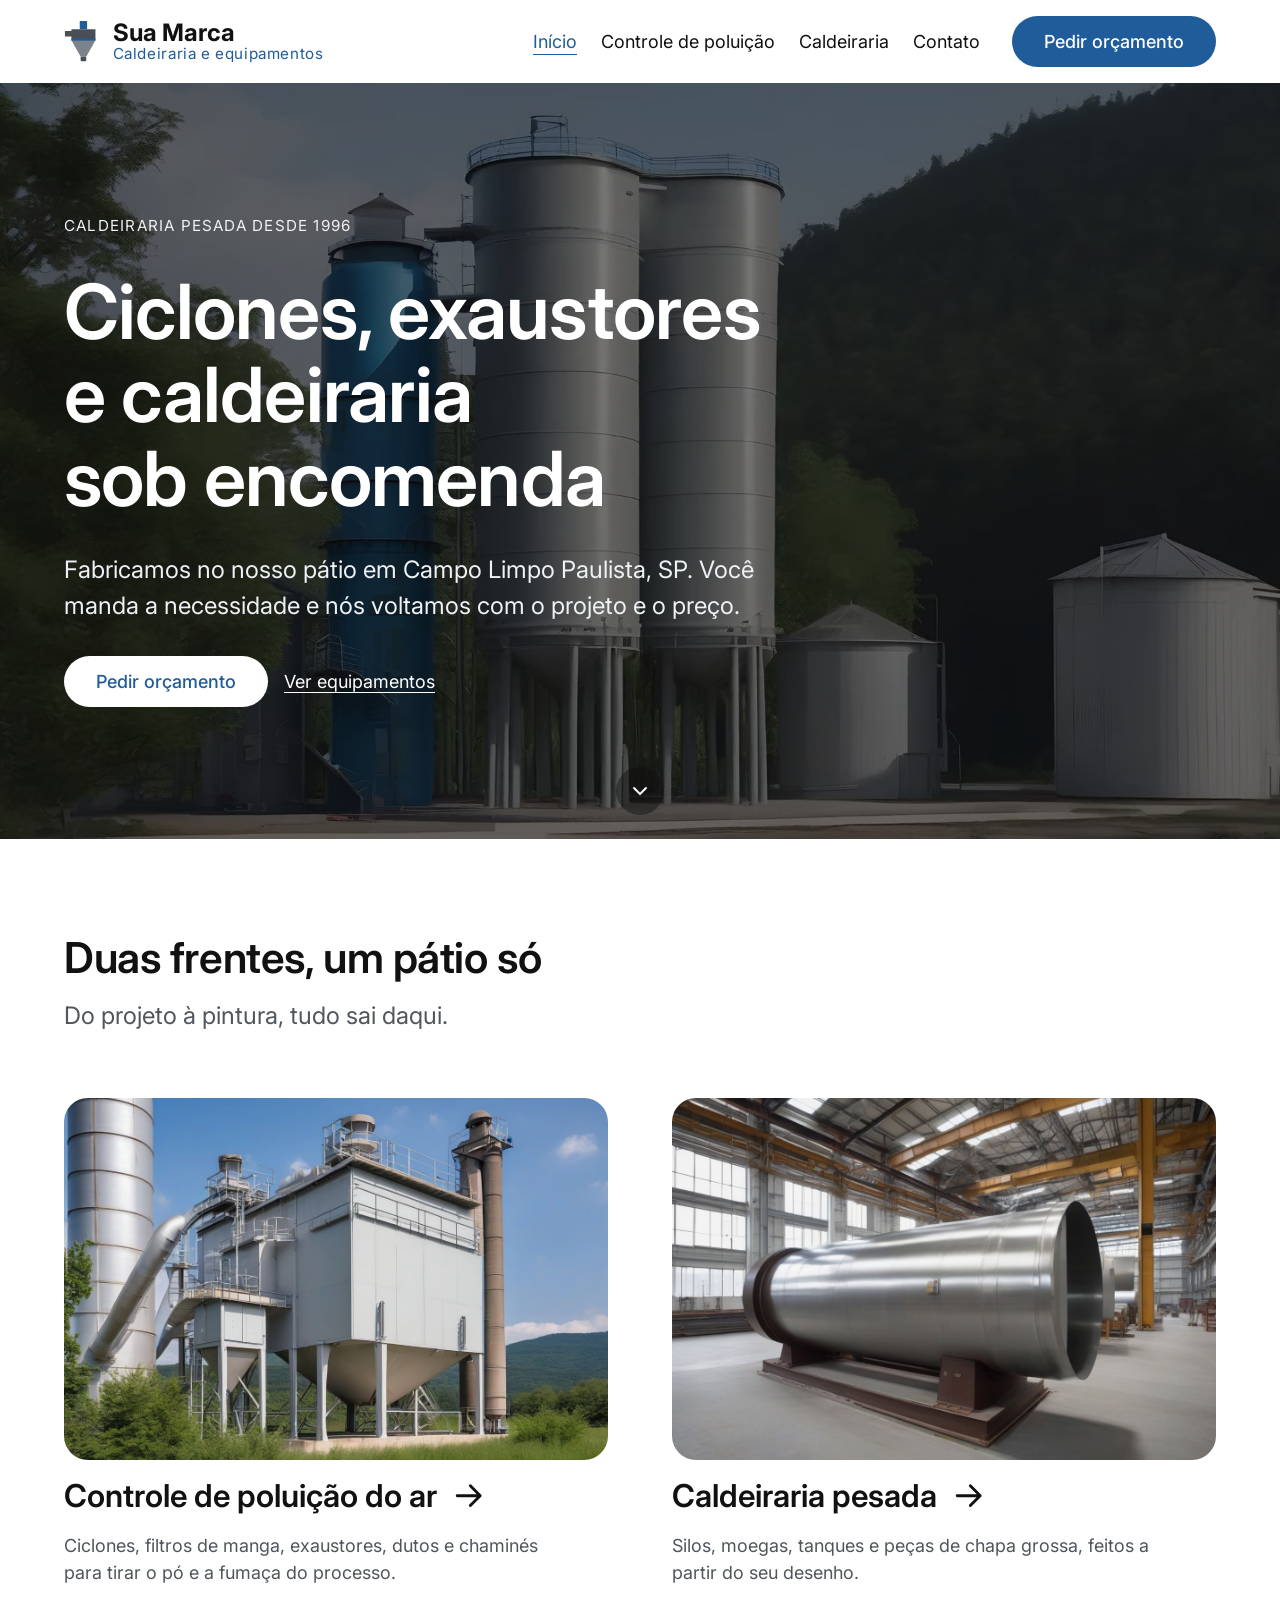
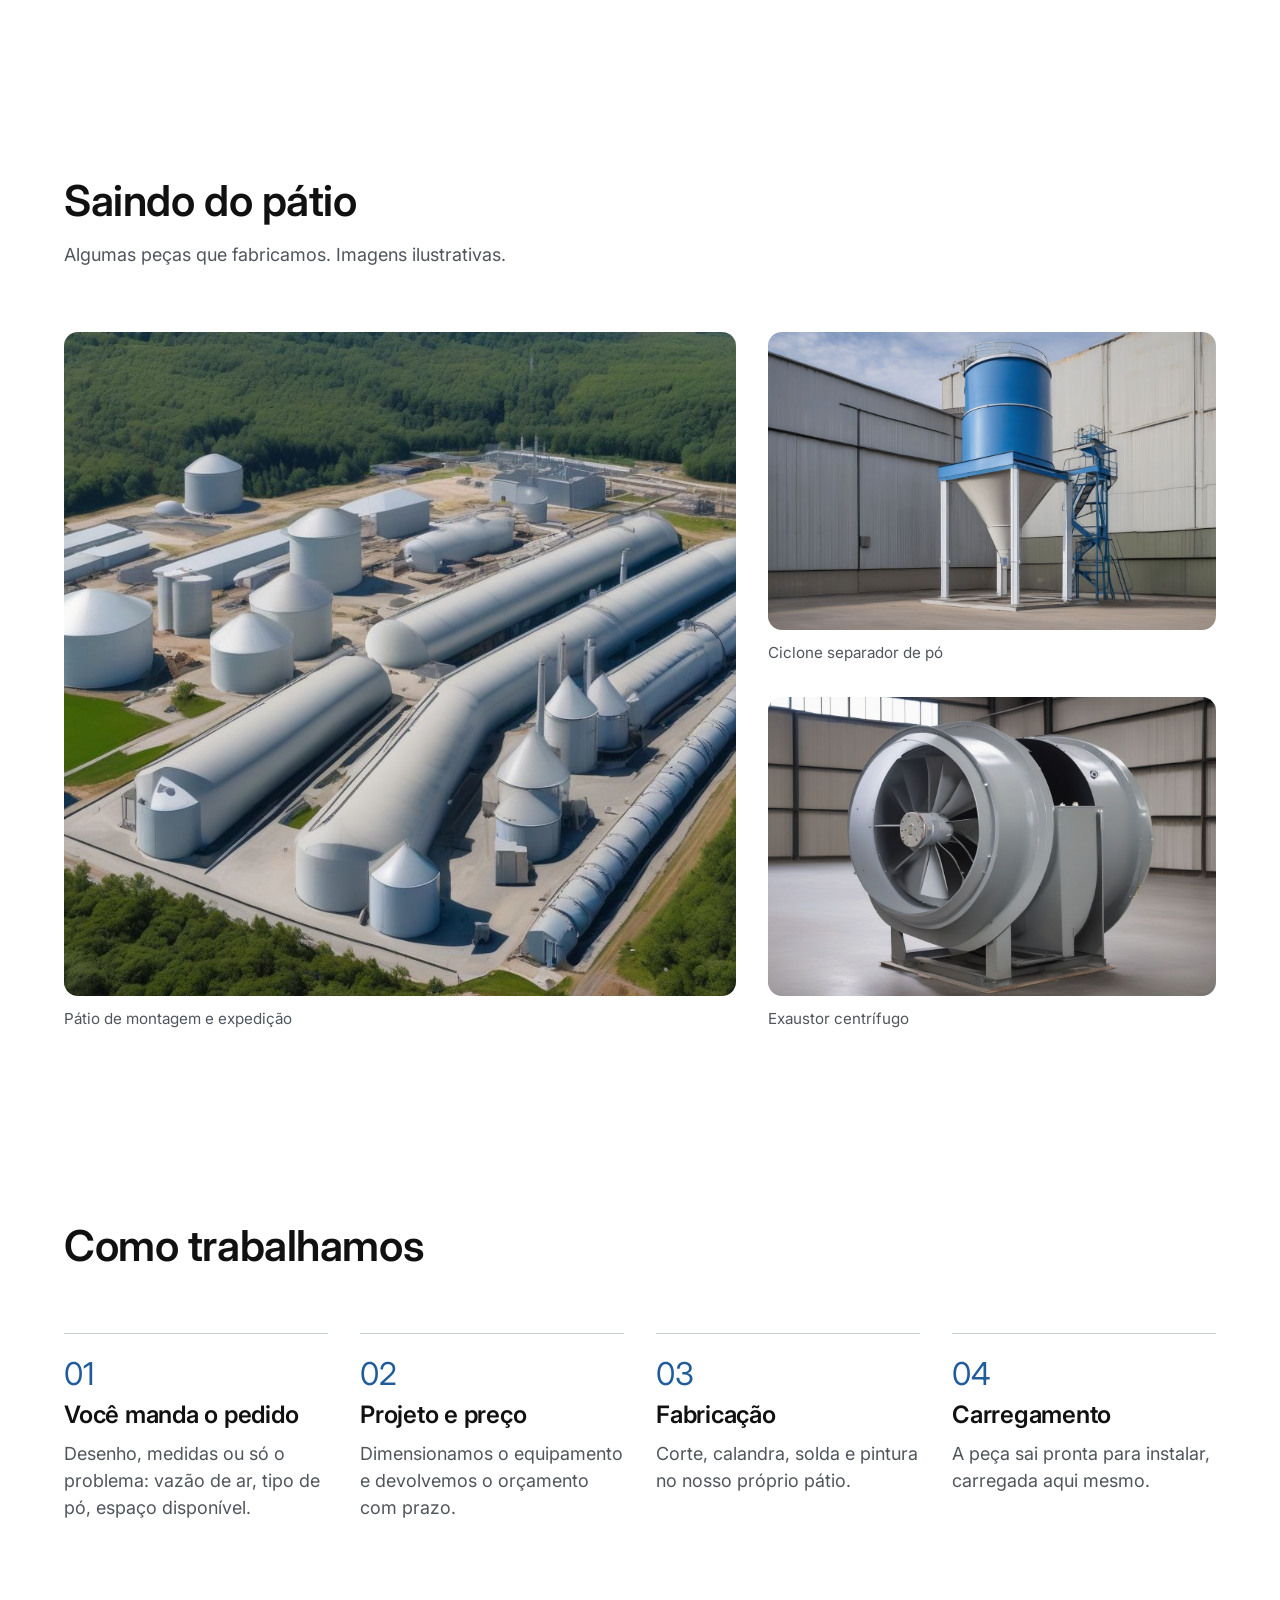
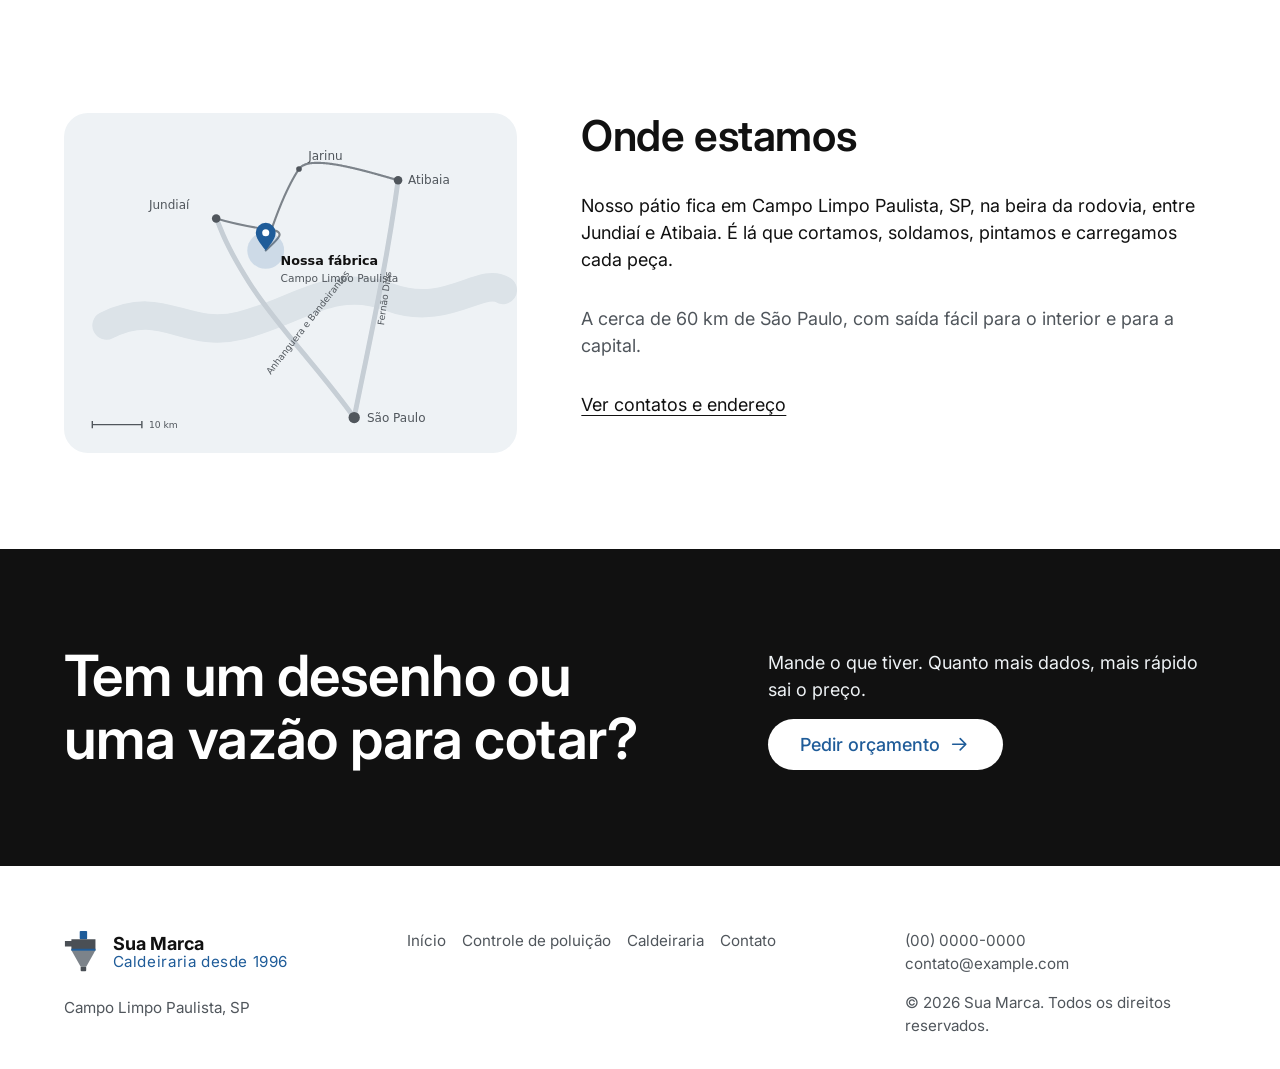
==== index.html @ fb4e9d8f "Site novo: quatro páginas, vídeo do topo, ciclone em 3D e pedido de orçamento" ====
<!doctype html>
<html lang="pt-BR">
<head>
<meta charset="utf-8">
<meta name="viewport" content="width=device-width, initial-scale=1">
<title>Sua Marca: ciclones, exaustores e caldeiraria pesada em Campo Limpo Paulista, SP</title>
<meta name="description" content="Fabricamos ciclones, filtros de manga, exaustores, dutos, silos e tanques sob encomenda em Campo Limpo Paulista, SP, desde 1996. Peça um orçamento.">
<link rel="canonical" href="https://lugusofficial.github.io/caldeiraria-campo-limpo-paulista/">
<meta property="og:type" content="website">
<meta property="og:site_name" content="Sua Marca">
<meta property="og:title" content="Sua Marca: ciclones, exaustores e caldeiraria pesada em Campo Limpo Paulista, SP">
<meta property="og:description" content="Fabricamos ciclones, filtros de manga, exaustores, dutos, silos e tanques sob encomenda em Campo Limpo Paulista, SP, desde 1996. Peça um orçamento.">
<meta property="og:url" content="https://lugusofficial.github.io/caldeiraria-campo-limpo-paulista/">
<meta property="og:image" content="https://lugusofficial.github.io/caldeiraria-campo-limpo-paulista/assets/og-image.jpg">
<meta name="twitter:card" content="summary_large_image">
<meta name="theme-color" content="#FFFFFF">
<link rel="icon" href="assets/favicon.svg" type="image/svg+xml">
<link rel="preconnect" href="https://fonts.googleapis.com">
<link rel="preconnect" href="https://fonts.gstatic.com" crossorigin>
<link rel="stylesheet" href="https://fonts.googleapis.com/css2?family=Inter:wght@400;500;600;700&display=swap">
<link rel="stylesheet" href="css/tokens.css">
<link rel="stylesheet" href="css/base.css">
<link rel="stylesheet" href="css/site.css">
<script type="application/ld+json">{"@context": "https://schema.org", "@type": "LocalBusiness", "name": "Sua Marca", "description": "Caldeiraria pesada e equipamentos de controle de poluição do ar: ciclones, filtros de manga, exaustores, dutos, chaminés, silos, moegas e tanques.", "url": "https://lugusofficial.github.io/caldeiraria-campo-limpo-paulista/", "telephone": "+0000000000", "email": "contato@example.com", "foundingDate": "1996", "image": "https://lugusofficial.github.io/caldeiraria-campo-limpo-paulista/assets/og-image.jpg", "logo": "https://lugusofficial.github.io/caldeiraria-campo-limpo-paulista/assets/logo-simbolo.svg", "address": {"@type": "PostalAddress", "addressLocality": "Campo Limpo Paulista", "addressRegion": "SP", "addressCountry": "BR"}, "knowsAbout": ["Caldeiraria pesada", "Ciclones", "Filtros de manga", "Exaustores industriais", "Dutos e chaminés", "Silos", "Moegas", "Tanques"]}</script>
<script src="js/main.js" defer></script>
<script src="js/hero.js" defer></script>
</head>
<body>
<a class="skip-link" href="#main">Pular para o conteúdo</a>
<svg hidden aria-hidden="true"><symbol id="icon-menu" viewBox="0 0 24 24"><path d="M4 7h16M4 12h16M4 17h16"/></symbol><symbol id="icon-close" viewBox="0 0 24 24"><path d="M6 6l12 12M18 6L6 18"/></symbol><symbol id="icon-phone" viewBox="0 0 24 24"><path d="M5 4h4l2 5-2.5 1.5a11 11 0 0 0 5 5L15 13l5 2v4a2 2 0 0 1-2 2A16 16 0 0 1 3 6a2 2 0 0 1 2-2"/></symbol><symbol id="icon-map" viewBox="0 0 24 24"><path d="M12 21s-6-5.5-6-11a6 6 0 0 1 12 0c0 5.5-6 11-6 11z"/><circle cx="12" cy="10" r="2"/></symbol><symbol id="icon-mail" viewBox="0 0 24 24"><rect x="3" y="5" width="18" height="14" rx="3"/><path d="m3 7 9 6 9-6"/></symbol><symbol id="icon-arrow" viewBox="0 0 24 24"><path d="M5 12h14M13 6l6 6-6 6"/></symbol></svg>
<header class="site-header">
  <div class="container site-header__inner">
    <a class="brand" href="index.html"><img class="brand__simbolo" src="assets/logo-simbolo.svg" width="40" height="48" alt=""><span class="brand__nome">Sua Marca<span class="brand__sub">Caldeiraria e equipamentos</span></span></a>
    <button class="nav-toggle" type="button" aria-expanded="false" aria-controls="site-nav">
      <svg class="icon icon--menu" aria-hidden="true" focusable="false"><use href="#icon-menu"></use></svg><svg class="icon icon--close" aria-hidden="true" focusable="false" hidden><use href="#icon-close"></use></svg>
      <span class="visually-hidden">Menu</span>
    </button>
    <nav id="site-nav" class="site-nav" aria-label="Principal" data-open="false">
      <ul><li><a href="index.html" aria-current="page">Início</a></li><li><a href="controle-de-poluicao.html">Controle de poluição</a></li><li><a href="caldeiraria.html">Caldeiraria</a></li><li><a href="contato.html">Contato</a></li></ul>
      <a class="btn btn--primary" href="contato.html">Pedir orçamento</a>
    </nav>
  </div>
</header>
<main id="main">
  <section class="hero hero--video" id="top" aria-labelledby="hero-title">
    <!-- Video do patio, do galpao e de um detalhe de solda, gerado localmente (montar_video.py,
         takes do video-worker). Toca mudo, sozinho e em loop, sem botao. -->
    <video class="hero__video" autoplay muted loop playsinline preload="auto" poster="assets/hero.jpg" aria-hidden="true" data-fallback="assets/hero.webp">
      <source src="assets/hero.webm" type="video/webm">
      <source src="assets/hero.mp4" type="video/mp4">
    </video>
    <div class="hero__veu" aria-hidden="true"></div>
    <div class="hero__grid">
      <div class="hero__text stack--lg">
        <p class="label">Caldeiraria pesada desde 1996</p>
        <h1 id="hero-title">Ciclones, exaustores e caldeiraria sob encomenda</h1>
        <p class="lead">Fabricamos no nosso pátio em Campo Limpo Paulista, SP. Você manda a necessidade e nós voltamos com o projeto e o preço.</p>
        <p class="cluster"><a class="btn btn--primary" href="contato.html">Pedir orçamento</a> <a class="btn--link" href="controle-de-poluicao.html">Ver equipamentos</a></p>
      </div>
    </div>
    <a class="hero__seta" href="#linhas"><span class="visually-hidden">Ver mais abaixo</span><svg aria-hidden="true" viewBox="0 0 24 24"><path d="M6 9l6 6 6-6"/></svg></a>
  </section>
  <section class="section section--services" id="linhas" aria-labelledby="linhas-title" data-layout="services-open-columns">
    <div class="container stack--xl">
      <div class="linhas__intro stack reveal">
        <h2 id="linhas-title">Duas frentes, um pátio só</h2>
        <p class="lead">Do projeto à pintura, tudo sai daqui.</p>
      </div>
      <ul class="linhas">
        <li class="linha reveal">
          <a class="linha__link" href="controle-de-poluicao.html">
            <img src="assets/filtro-manga.jpg" alt="Filtro de manga cinza com moegas embaixo, dutos e chaminé, em meio à mata" width="1216" height="832" loading="lazy" decoding="async">
            <span class="linha__nome">Controle de poluição do ar <svg class="icon" aria-hidden="true" focusable="false"><use href="#icon-arrow"></use></svg></span>
          </a>
          <p>Ciclones, filtros de manga, exaustores, dutos e chaminés para tirar o pó e a fumaça do processo.</p>
        </li>
        <li class="linha reveal">
          <a class="linha__link" href="caldeiraria.html">
            <img src="assets/galpao.jpg" alt="Galpão de caldeiraria com um grande cilindro de chapa calandrada sobre apoios" width="1216" height="832" loading="lazy" decoding="async">
            <span class="linha__nome">Caldeiraria pesada <svg class="icon" aria-hidden="true" focusable="false"><use href="#icon-arrow"></use></svg></span>
          </a>
          <p>Silos, moegas, tanques e peças de chapa grossa, feitos a partir do seu desenho.</p>
        </li>
      </ul>
    </div>
  </section>
  <section class="section galeria" id="galeria" aria-labelledby="galeria-title">
    <div class="container stack--xl">
      <div class="stack reveal">
        <h2 id="galeria-title">Saindo do pátio</h2>
        <p class="muted">Algumas peças que fabricamos. Imagens ilustrativas.</p>
      </div>
      <div class="galeria__grid">
        <figure class="galeria__item galeria__item--grande reveal"><img src="assets/patio.jpg" alt="Vista do alto de um pátio industrial com silos, dutos e tanques prontos, cercado de mata" width="1216" height="832" loading="lazy" decoding="async"><figcaption>Pátio de montagem e expedição</figcaption></figure>
        <figure class="galeria__item reveal"><img src="assets/ciclone.jpg" alt="Ciclone azul com fundo em cone sobre estrutura de aço e escada, ao lado de um galpão" width="1216" height="832" loading="lazy" decoding="async"><figcaption>Ciclone separador de pó</figcaption></figure>
        <figure class="galeria__item reveal"><img src="assets/exaustor.jpg" alt="Exaustor industrial cinza com o rotor aparente, sobre base de aço num galpão" width="1216" height="832" loading="lazy" decoding="async"><figcaption>Exaustor centrífugo</figcaption></figure>
      </div>
    </div>
  </section>
  <section class="section processo" id="como-trabalhamos" aria-labelledby="processo-title">
    <div class="container stack--xl">
      <h2 id="processo-title" class="reveal">Como trabalhamos</h2>
      <ol class="passos">
        <li class="passo reveal"><span class="numeral">01</span><h3>Você manda o pedido</h3><p>Desenho, medidas ou só o problema: vazão de ar, tipo de pó, espaço disponível.</p></li>
        <li class="passo reveal"><span class="numeral">02</span><h3>Projeto e preço</h3><p>Dimensionamos o equipamento e devolvemos o orçamento com prazo.</p></li>
        <li class="passo reveal"><span class="numeral">03</span><h3>Fabricação</h3><p>Corte, calandra, solda e pintura no nosso próprio pátio.</p></li>
        <li class="passo reveal"><span class="numeral">04</span><h3>Carregamento</h3><p>A peça sai pronta para instalar, carregada aqui mesmo.</p></li>
      </ol>
    </div>
  </section>
  <section class="section section--location" id="onde-estamos" aria-labelledby="onde-estamos-title" data-layout="location-split-map">
    <div class="container split split--wide-media">
      <figure class="mapa reveal">
        <img src="assets/mapa.svg" width="640" height="480" loading="lazy" alt="Mapa da região: a fábrica em Campo Limpo Paulista, SP, entre Jundiaí e Atibaia, a cerca de 60 km de São Paulo">
      </figure>
      <div class="stack--lg reveal">
        <h2 id="onde-estamos-title">Onde estamos</h2>
        <p>Nosso pátio fica em Campo Limpo Paulista, SP, na beira da rodovia, entre Jundiaí e Atibaia. É lá que cortamos, soldamos, pintamos e carregamos cada peça.</p>
        <p class="muted">A cerca de 60 km de São Paulo, com saída fácil para o interior e para a capital.</p>
        <p><a class="btn--link" href="contato.html">Ver contatos e endereço</a></p>
      </div>
    </div>
  </section>
  <section class="section chamada" aria-labelledby="chamada-title">
    <div class="container chamada__grid reveal">
      <h2 id="chamada-title">Tem um desenho ou uma vazão para cotar?</h2>
      <div class="stack">
        <p>Mande o que tiver. Quanto mais dados, mais rápido sai o preço.</p>
        <p><a class="btn btn--primary" href="contato.html">Pedir orçamento <svg class="icon" aria-hidden="true" focusable="false"><use href="#icon-arrow"></use></svg></a></p>
      </div>
    </div>
  </section>
</main>
<footer class="site-footer">
  <div class="container rodape">
    <div class="stack">
      <p class="brand"><img class="brand__simbolo" src="assets/logo-simbolo.svg" width="40" height="48" alt=""><span class="brand__nome">Sua Marca<span class="brand__sub">Caldeiraria desde 1996</span></span></p>
      <p>Campo Limpo Paulista, SP</p>
    </div>
    <nav aria-label="Rodapé"><ul><li><a href="index.html" aria-current="page">Início</a></li><li><a href="controle-de-poluicao.html">Controle de poluição</a></li><li><a href="caldeiraria.html">Caldeiraria</a></li><li><a href="contato.html">Contato</a></li></ul></nav>
    <div class="stack">
      <p><a href="tel:+0000000000">(00) 0000-0000</a><br><a href="mailto:contato@example.com">contato@example.com</a></p>
      <p>© <span data-year>2026</span> Sua Marca. Todos os direitos reservados.</p>
    </div>
  </div>
</footer>
</body>
</html>
---- css/tokens.css ----
/* Generated by scaffold.py from DESIGN.md. Edit DESIGN.md and rerun rather than editing here. */
:root {
  color-scheme: light;
  --color-bg: #FFFFFF;
  --color-surface: #EEF2F5;
  --color-text: #111111;
  --color-muted: #50565C;
  --color-accent: #1F5C99;
  --color-on-accent: #FFFFFF;
  --color-rule: #C6CED5;
  --color-focus: #1F5C99;

  --font-display: "Inter", system-ui, -apple-system, 'Segoe UI', Roboto, Arial, sans-serif;
  --font-body: "Inter", system-ui, -apple-system, 'Segoe UI', Roboto, Arial, sans-serif;
  --weight-display: 600;
  --weight-display-strong: 700;
  --weight-body: 400;
  --weight-body-medium: 500;

  /* Fluid type scale, ratio about 1.2 at 20rem viewport growing to 1.33 at 80rem. */
  --step--1: clamp(0.875rem, 0.85rem + 0.15vw, 0.95rem);
  --step-0: clamp(1rem, 0.95rem + 0.3vw, 1.125rem);
  --step-1: clamp(1.2rem, 1.1rem + 0.5vw, 1.5rem);
  --step-2: clamp(1.44rem, 1.25rem + 0.9vw, 2rem);
  --step-3: clamp(1.75rem, 1.4rem + 1.6vw, 2.66rem);
  --step-4: clamp(2.1rem, 1.5rem + 2.8vw, 3.55rem);
  --step-5: clamp(2.5rem, 1.6rem + 4.5vw, 4.75rem);

  --leading-body: 1.5;
  --leading-tight: 1.1;
  --measure: 65ch;

  --space-1: 0.25rem;
  --space-2: 0.5rem;
  --space-3: 0.75rem;
  --space-4: 1rem;
  --space-5: 1.5rem;
  --space-6: 2rem;
  --space-7: 3rem;
  --space-8: 4rem;
  --space-9: 6rem;
  --section-gap: clamp(4rem, 8vw, 6rem);

  --radius-sm: 6px;
  --radius-md: 14px;
  --radius-lg: 24px;
  --radius-pill: 999px;

  --container: 72rem;
  --gutter: clamp(1rem, 4vw, 2.5rem);
}
---- css/base.css ----
/* Generated by scaffold.py. Base layer: reset, typography, primitives. Do not duplicate these rules in site.css. */
*, *::before, *::after { box-sizing: border-box; }
* { margin: 0; }
html { -webkit-text-size-adjust: 100%; scroll-behavior: smooth; }
body {
  background: var(--color-bg);
  color: var(--color-text);
  font-family: var(--font-body);
  font-weight: var(--weight-body);
  font-size: var(--step-0);
  line-height: var(--leading-body);
  -webkit-font-smoothing: antialiased;
  overflow-wrap: anywhere;
}
img, svg, video { display: block; max-width: 100%; height: auto; }
img { border-radius: var(--radius-md); }
input, button, textarea, select { font: inherit; color: inherit; }
button { cursor: pointer; }
a { color: inherit; text-decoration-thickness: 1px; text-underline-offset: 0.15em; cursor: pointer; }
ul, ol { list-style: none; padding: 0; }
[hidden] { display: none !important; }
table { border-collapse: collapse; width: 100%; }
th, td { text-align: left; padding: var(--space-2) 0; vertical-align: top; }
hr, .rule { border: 0; border-top: 1px solid var(--color-rule); }

h1, h2, h3, h4 {
  font-family: var(--font-display);
  font-weight: var(--weight-display);
  line-height: var(--leading-tight);
  letter-spacing: -0.01em;
  text-wrap: balance;
}
h1 { font-size: var(--step-5); }
h2 { font-size: var(--step-3); }
h3 { font-size: var(--step-1); }
p, li, td, th, dd, dt, label, blockquote { max-width: var(--measure); }
.lead { font-size: var(--step-1); color: var(--color-muted); }
.muted { color: var(--color-muted); }
.label { font-size: var(--step--1); letter-spacing: 0.08em; text-transform: uppercase; color: var(--color-muted); }
.display { font-size: var(--step-4); font-family: var(--font-display); font-weight: var(--weight-display); line-height: var(--leading-tight); }

/* Layout primitives */
.container { width: min(100% - 2 * var(--gutter), var(--container)); margin-inline: auto; }
.container--narrow { max-width: 40rem; }
.container--wide { max-width: 90rem; }
.section { padding-block: var(--section-gap); }
.stack > * + * { margin-top: var(--space-4); }
.stack--lg > * + * { margin-top: var(--space-6); }
.stack--xl > * + * { margin-top: var(--space-8); }
.cluster { display: flex; flex-wrap: wrap; gap: var(--space-4); align-items: center; }
.split { display: grid; gap: var(--space-6); align-items: start; }
.grid { display: grid; gap: var(--space-6) var(--space-7); }
.media { border-radius: var(--radius-lg); overflow: hidden; }
.media img { border-radius: inherit; width: 100%; }
.surface { background: var(--color-surface); border-radius: var(--radius-lg); padding: var(--space-6); }
.numeral { font-family: var(--font-display); font-size: var(--step-4); line-height: 1; color: var(--color-muted); }
@media (min-width: 48em) {
  .split { grid-template-columns: repeat(2, minmax(0, 1fr)); gap: var(--space-8); }
  .split--wide-media { grid-template-columns: 5fr 7fr; }
  .split--wide-text { grid-template-columns: 7fr 5fr; }
  .grid--3 { grid-template-columns: repeat(3, minmax(0, 1fr)); }
  .grid--2 { grid-template-columns: repeat(2, minmax(0, 1fr)); }
  .surface { padding: var(--space-8); }
}

/* Buttons: pill by default, one primary per viewport */
.btn {
  display: inline-flex; align-items: center; justify-content: center; gap: var(--space-2);
  min-height: 3rem; padding: var(--space-3) var(--space-6);
  border-radius: var(--radius-pill); border: 0;
  font-weight: var(--weight-body-medium); text-decoration: none; cursor: pointer;
  transition: opacity 150ms ease, transform 150ms ease;
}
.btn--primary { background: var(--color-accent); color: var(--color-on-accent); }
.btn--primary:hover { opacity: 0.9; }
.btn--primary:active { transform: translateY(1px); }
.btn--link { padding-inline: 0; min-height: auto; text-decoration: underline; text-underline-offset: 0.2em; }
.icon { width: 1.25em; height: 1.25em; fill: none; stroke: currentColor; stroke-width: 1.75; stroke-linecap: round; stroke-linejoin: round; flex: none; }

/* Header and navigation */
.site-header { padding-block: var(--space-4); }
.site-header__inner { display: flex; align-items: center; justify-content: space-between; gap: var(--space-4); flex-wrap: wrap; }
.brand { font-family: var(--font-display); font-weight: var(--weight-display-strong); font-size: var(--step-1); text-decoration: none; }
.nav-toggle { background: none; border: 0; padding: var(--space-2); border-radius: var(--radius-pill); display: inline-flex; }
.site-nav { display: none; width: 100%; padding-top: var(--space-4); }
.site-nav[data-open="true"] { display: block; }
.site-nav ul { display: flex; flex-direction: column; gap: var(--space-3); margin-bottom: var(--space-4); }
.site-nav a:not(.btn) { text-decoration: none; padding-block: var(--space-2); display: inline-block; }
.site-nav a:not(.btn):hover { text-decoration: underline; }
@media (min-width: 48em) {
  .nav-toggle { display: none; }
  .site-nav { display: flex; width: auto; padding: 0; align-items: center; gap: var(--space-6); }
  .site-nav ul { flex-direction: row; gap: var(--space-5); margin: 0; }
}

/* Forms: visible labels, one rule per field */
.field { display: grid; gap: var(--space-2); }
.field input, .field textarea {
  width: 100%; padding: var(--space-3) var(--space-4);
  background: transparent; border: 1px solid var(--color-rule); border-radius: var(--radius-md);
}
.field textarea { min-height: 8rem; resize: vertical; }
.form-status { color: var(--color-muted); min-height: 1.5em; }

/* Footer */
.site-footer { padding-block: var(--space-8) var(--space-6); color: var(--color-muted); font-size: var(--step--1); }
.site-footer nav ul { display: flex; flex-wrap: wrap; gap: var(--space-4); }
.site-footer a { text-decoration: none; }
.site-footer a:hover { text-decoration: underline; }

/* Accessibility */
.visually-hidden { position: absolute; width: 1px; height: 1px; overflow: hidden; clip: rect(0 0 0 0); white-space: nowrap; }
.skip-link { position: absolute; left: -999px; top: var(--space-4); z-index: 10; background: var(--color-accent); color: var(--color-on-accent); padding: var(--space-3) var(--space-5); border-radius: var(--radius-pill); text-decoration: none; }
.skip-link:focus { left: var(--space-4); }
:focus-visible { outline: 2px solid var(--color-focus); outline-offset: 3px; border-radius: var(--radius-sm); }
@media (prefers-reduced-motion: reduce) {
  *, *::before, *::after { animation-duration: 0.01ms !important; animation-iteration-count: 1 !important; transition-duration: 0.01ms !important; scroll-behavior: auto !important; }
}
---- css/site.css ----
/* Section styles for this site. Base rules and tokens live in base.css and tokens.css: use the custom properties, never raw values. */
/* Style surfaces: No cards. Thin 1px rules on the neutral scale. The accent appears only on the primary CTA and one highlight per screen. */
/* Decorative effect: none in the layout. One keyframes block (surgir) drives the scroll reveal and the hero arrow. */

/* Marca: simbolo do ciclone mais o nome em texto */
.brand { display: inline-flex; align-items: center; gap: var(--space-3); }
.brand__simbolo { width: auto; height: 2.75rem; border-radius: var(--radius-sm); flex: none; }
.brand__nome { display: grid; line-height: var(--leading-tight); }
.brand__sub { font-family: var(--font-body); font-size: var(--step--1); font-weight: var(--weight-body); letter-spacing: 0.04em; color: var(--color-accent); }
.site-footer .brand__nome { color: var(--color-text); }
.site-nav a { white-space: nowrap; }
.site-nav a[aria-current="page"] { color: var(--color-accent); text-decoration: underline; text-underline-offset: 0.35em; }

/* Cabecalho: com o simbolo e quatro links o menu fica recolhido ate 64em */
@media (min-width: 48em) and (max-width: 63.99em) {
  .nav-toggle { display: inline-flex; }
  .site-nav { display: none; width: 100%; padding-top: var(--space-4); }
  .site-nav[data-open="true"] { display: block; }
  .site-nav ul { flex-direction: column; gap: var(--space-3); margin-bottom: var(--space-4); }
}

/* hero: video da fabrica ocupando a secao inteira, texto claro sobre um veu escuro */
.hero--video {
  position: relative; overflow: hidden; isolation: isolate;
  min-height: clamp(32rem, 84svh, 48rem);
  display: grid; align-items: center;
  padding-block: var(--space-8);
  background: var(--color-text);
}
.hero__video { position: absolute; inset: 0; width: 100%; height: 100%; object-fit: cover; z-index: -2; }
/* Sem autoplay (economia de bateria do iPhone) o Safari desenha um play por
   cima do video. O botao some e o js/hero.js troca o video pelo webp animado. */
.hero__video::-webkit-media-controls,
.hero__video::-webkit-media-controls-start-playback-button { display: none !important; -webkit-appearance: none; }
@media (max-width: 47.99em) { .hero--video { min-height: max(32rem, calc(100svh - 5rem)); } }
.hero__veu { position: absolute; inset: 0; z-index: -1; background: color-mix(in srgb, var(--color-text) 58%, transparent); }
.hero__grid { width: min(100% - 2 * var(--gutter), var(--container)); margin-inline: auto; }
.hero__text { max-width: 44rem; color: var(--color-bg); }
.hero__text h1 { max-width: 16ch; color: var(--color-bg); }
.hero__text .label, .hero__text .lead { color: var(--color-surface); }
.hero__text .btn--primary { background: var(--color-bg); color: var(--color-accent); }
.hero__text .btn--primary:hover { background: var(--color-surface); opacity: 1; }
.hero__text .btn--link { color: var(--color-bg); }
.hero__text .btn--link:hover { color: var(--color-surface); }
.hero__seta {
  position: absolute; left: 50%; bottom: var(--space-5); transform: translateX(-50%);
  display: grid; place-items: center; width: 3rem; height: 3rem; border-radius: var(--radius-pill);
  color: var(--color-bg); background: color-mix(in srgb, var(--color-text) 45%, transparent);
}
.hero__seta svg { width: 1.5rem; height: 1.5rem; fill: none; stroke: currentColor; stroke-width: 2; stroke-linecap: round; stroke-linejoin: round; }

/* topo das paginas internas: texto a esquerda, foto grande a direita */
.topo { padding-block: var(--space-7) var(--space-8); }
.topo__grid { display: grid; gap: var(--space-7); align-items: center; }
.topo__texto h1 { max-width: 14ch; font-size: var(--step-4); }
.topo__foto img { width: 100%; aspect-ratio: 4 / 3; object-fit: cover; border-radius: var(--radius-lg); }
@media (min-width: 56em) { .topo__grid { grid-template-columns: 5fr 6fr; gap: var(--space-8); } }

/* linhas: as duas frentes lado a lado, so com espaco entre elas */
.linhas__intro .lead { max-width: 40ch; }
.linhas { display: grid; gap: var(--space-8); }
.linha { display: grid; gap: var(--space-4); align-content: start; }
.linha__link { display: grid; gap: var(--space-4); text-decoration: none; }
.linha__link img { width: 100%; aspect-ratio: 3 / 2; object-fit: cover; border-radius: var(--radius-lg); transition: transform 400ms ease; }
.linha__link:hover img { transform: translateY(calc(-1 * var(--space-2))); }
.linha__nome { display: inline-flex; align-items: center; gap: var(--space-3); font-family: var(--font-display); font-weight: var(--weight-display); font-size: var(--step-2); line-height: var(--leading-tight); }
.linha__nome .icon { transition: transform 200ms ease; }
.linha__link:hover .linha__nome { color: var(--color-accent); }
.linha__link:hover .linha__nome .icon { transform: translateX(var(--space-2)); }
.linha p { color: var(--color-muted); max-width: 46ch; }
@media (min-width: 48em) { .linhas { grid-template-columns: repeat(2, minmax(0, 1fr)); } }

/* galeria: um destaque grande e dois menores ao lado */
.galeria__grid { display: grid; gap: var(--space-6); }
.galeria__item { display: grid; gap: var(--space-3); align-content: start; }
.galeria__item img { width: 100%; aspect-ratio: 3 / 2; object-fit: cover; transition: transform 400ms ease; }
.galeria__item:hover img { transform: scale(1.02); }
.galeria__item figcaption { font-size: var(--step--1); color: var(--color-muted); }
@media (min-width: 48em) {
  .galeria__grid { grid-template-columns: 3fr 2fr; }
  .galeria__item--grande { grid-row: span 2; grid-template-rows: 1fr auto; }
  .galeria__item--grande img { height: 100%; aspect-ratio: auto; }
}

/* processo: passos numerados com um fio em cima */
.passos { display: grid; gap: var(--space-7) var(--space-6); counter-reset: none; }
.passo { display: grid; gap: var(--space-3); align-content: start; padding-top: var(--space-5); border-top: 1px solid var(--color-rule); }
.passo .numeral { font-size: var(--step-2); color: var(--color-accent); }
.passo p { color: var(--color-muted); }
@media (min-width: 40em) { .passos { grid-template-columns: repeat(2, minmax(0, 1fr)); } }
@media (min-width: 64em) { .passos:not(.passos--lista) { grid-template-columns: repeat(4, minmax(0, 1fr)); } }
.processo__foto img { width: 100%; aspect-ratio: 4 / 5; object-fit: cover; border-radius: var(--radius-lg); }

/* ciclone em 3D: palco a esquerda, explicacao a direita */
.ciclone { background: var(--color-surface); }
.ciclone__grid { display: grid; gap: var(--space-7); align-items: center; }
.ciclone__palco { position: relative; aspect-ratio: 7 / 8; max-height: 40rem; width: 100%; margin-inline: auto; }
.ciclone__poster, .ciclone__tela { position: absolute; inset: 0; width: 100%; height: 100%; object-fit: contain; border-radius: var(--radius-lg); }
.ciclone__tela { cursor: grab; touch-action: pan-y; }
.ciclone__tela:active { cursor: grabbing; }
.ciclone__passos { display: grid; gap: var(--space-5); }
.ciclone__passos li { display: grid; grid-template-columns: 2.5rem 1fr; gap: var(--space-3); align-items: baseline; }
.ciclone__passos .numeral { font-size: var(--step-2); color: var(--color-accent); }
.ciclone__legenda { display: flex; flex-wrap: wrap; align-items: center; gap: var(--space-2) var(--space-3); font-size: var(--step--1); color: var(--color-muted); }
.ponto { width: 0.75rem; height: 0.75rem; border-radius: var(--radius-pill); display: inline-block; }
.ponto--po { background: var(--color-muted); }
.ponto--ar { background: var(--color-accent); margin-left: var(--space-3); }
.btn-ciclone {
  min-height: 2.75rem; padding: var(--space-2) var(--space-5); border-radius: var(--radius-pill);
  background: var(--color-bg); border: 1px solid var(--color-rule); transition: border-color 200ms ease, color 200ms ease;
}
.btn-ciclone:hover, .btn-ciclone[aria-pressed="true"] { border-color: var(--color-accent); color: var(--color-accent); }
@media (min-width: 56em) { .ciclone__grid { grid-template-columns: 6fr 5fr; gap: var(--space-9); } }

/* equipamentos: lista com foto, nome e uma frase, fio entre os itens */
.equip { display: grid; gap: var(--space-7) var(--space-8); }
.equip__item { display: grid; gap: var(--space-4); align-content: start; }
.equip__item img { width: 100%; aspect-ratio: 3 / 2; object-fit: cover; transition: transform 400ms ease; }
.equip__item:hover img { transform: translateY(calc(-1 * var(--space-1))); }
.equip__item p { color: var(--color-muted); }
@media (min-width: 48em) { .equip { grid-template-columns: repeat(2, minmax(0, 1fr)); } }

/* pedido: lista simples com marcador azul */
.lista { display: grid; gap: var(--space-3); }
.lista li { display: grid; grid-template-columns: 1.5rem 1fr; }
.lista li::before { content: ""; width: 0.5rem; height: 0.5rem; margin-top: 0.55em; border-radius: var(--radius-pill); background: var(--color-accent); }

/* location: location-split-map */
.mapa img { width: 100%; border-radius: var(--radius-lg); }
.mapa { margin: 0; }

/* chamada final: titulo grande de um lado, texto e botao do outro */
.chamada { background: var(--color-text); color: var(--color-bg); }
.chamada__grid { display: grid; gap: var(--space-6); align-items: end; }
.chamada h2 { font-size: var(--step-4); max-width: 18ch; }
.chamada p { color: var(--color-surface); }
.chamada .btn--primary { background: var(--color-bg); color: var(--color-accent); }
.chamada .btn--primary:hover { background: var(--color-surface); opacity: 1; }
@media (min-width: 56em) { .chamada__grid { grid-template-columns: 3fr 2fr; } }

/* contact: contact-form-split, formulario que abre o e-mail e os dados da fabrica */
.contato__grid { display: grid; gap: var(--space-8); align-items: start; }
.topo--curto { padding-bottom: 0; }
.topo--curto h1 { font-size: var(--step-4); }
.contato__form { max-width: 40rem; }
.campos { display: grid; gap: var(--space-4); }
@media (min-width: 40em) { .campos { grid-template-columns: repeat(2, minmax(0, 1fr)); } }
.field select {
  width: 100%; min-height: 3rem; padding: var(--space-3) var(--space-4);
  background: var(--color-bg); border: 1px solid var(--color-rule); border-radius: var(--radius-md);
}
.field input::placeholder, .field textarea::placeholder { color: var(--color-muted); }
.contato__links a, .contato__lugar { display: inline-flex; align-items: center; gap: var(--space-2); min-height: 2.75rem; }
.contato__links a { text-decoration: none; transition: color 200ms ease; }
.contato__links a:hover { color: var(--color-accent); text-decoration: underline; }
.contato__lugar { color: var(--color-muted); }
@media (min-width: 56em) {
  .contato__grid { grid-template-columns: 7fr 4fr; gap: var(--space-9); }
  .contato__fatos { padding-top: var(--space-8); }
}

/* rodape em tres colunas */
.rodape { display: grid; gap: var(--space-6); }
.site-footer .brand { font-size: var(--step-0); }
@media (min-width: 48em) { .rodape { grid-template-columns: 2fr 3fr 2fr; } }

/* Links de texto */
.btn--link { transition: color 200ms ease; }
.btn--link:hover { color: var(--color-accent); }
.btn .icon { transition: transform 200ms ease; }
.btn:hover .icon { transform: translateX(var(--space-1)); }

/* Movimento: um unico bloco de keyframes. Reveal no scroll (so CSS, so onde ha
   suporte) e a seta do heroi descendo; nada disso roda com movimento reduzido. */
@keyframes surgir { from { opacity: 0; transform: translateY(var(--desloca, var(--space-6))); } }
@media (prefers-reduced-motion: no-preference) {
  .hero__seta svg { --desloca: calc(-1 * var(--space-3)); animation: surgir 1.8s ease-out infinite; }
  @supports (animation-timeline: view()) {
    .reveal { animation: surgir linear both; animation-timeline: view(); animation-range: entry 0% entry 35%; }
  }
}
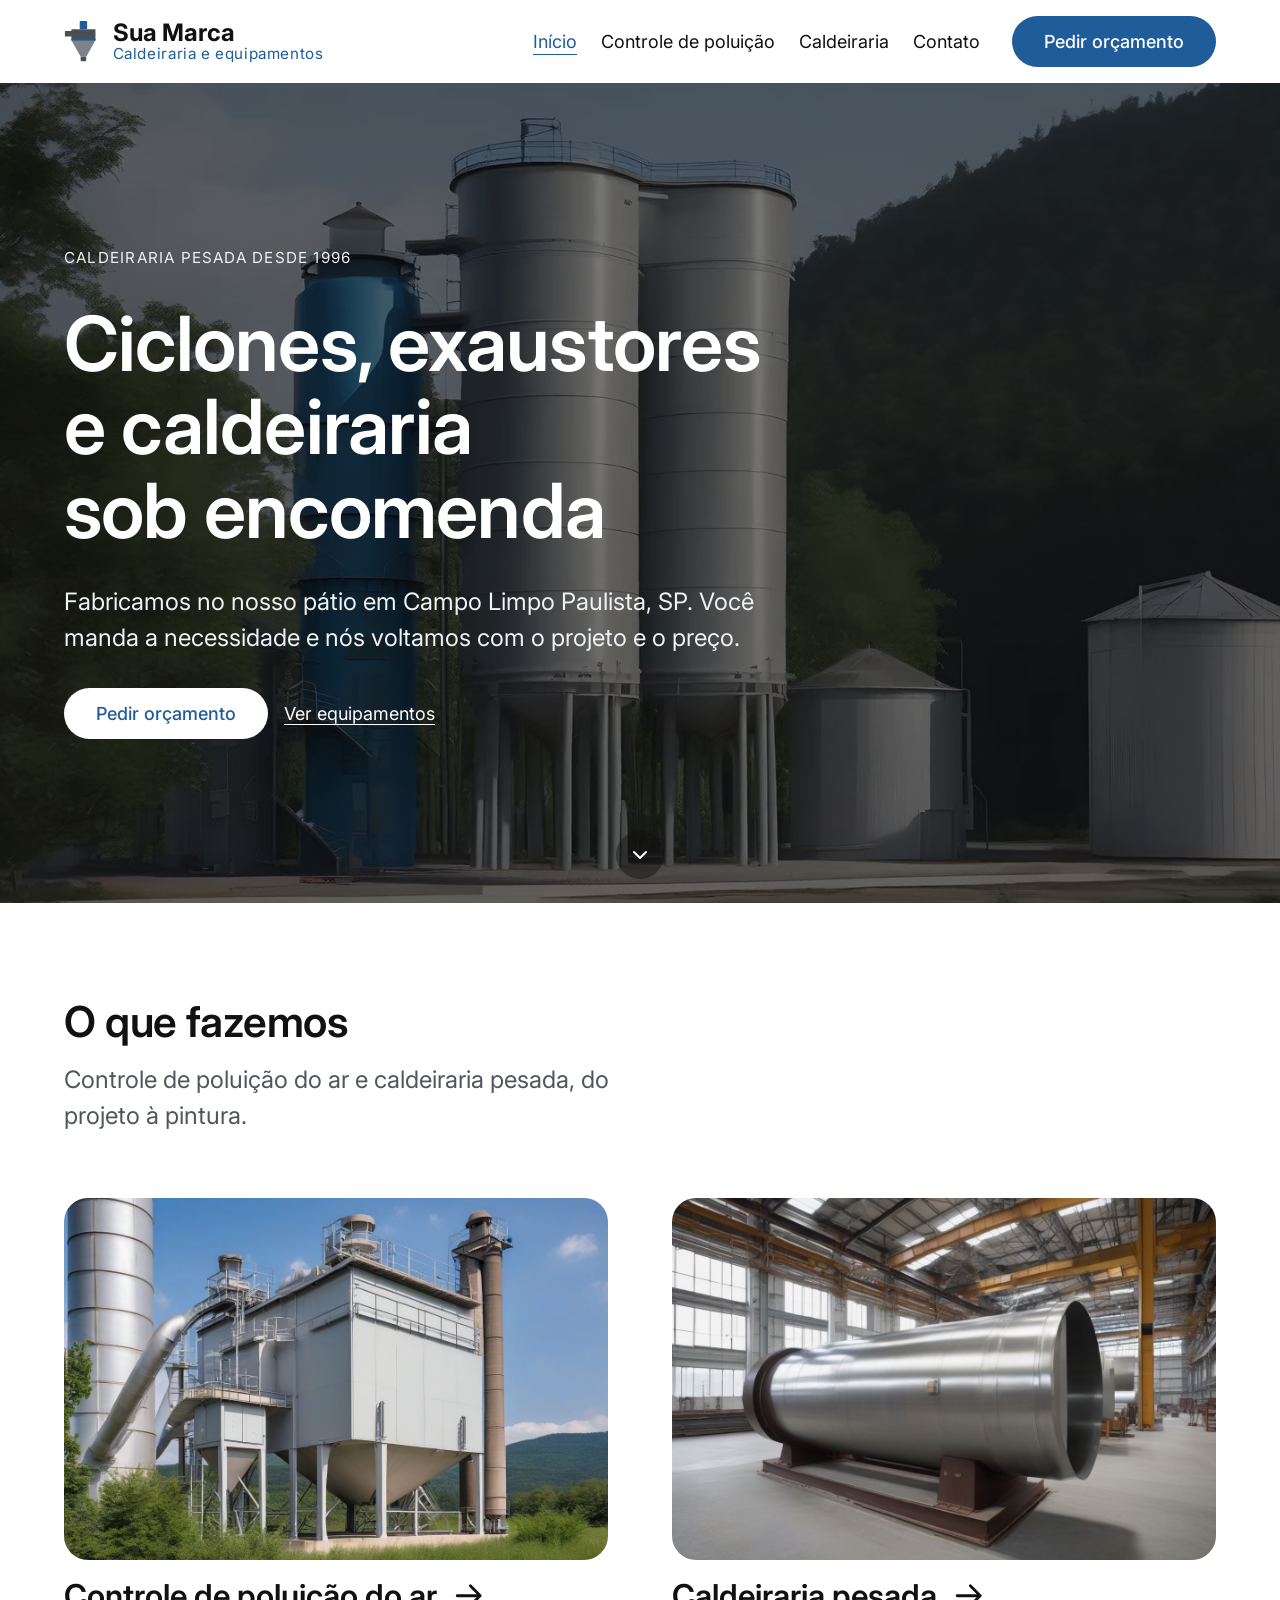
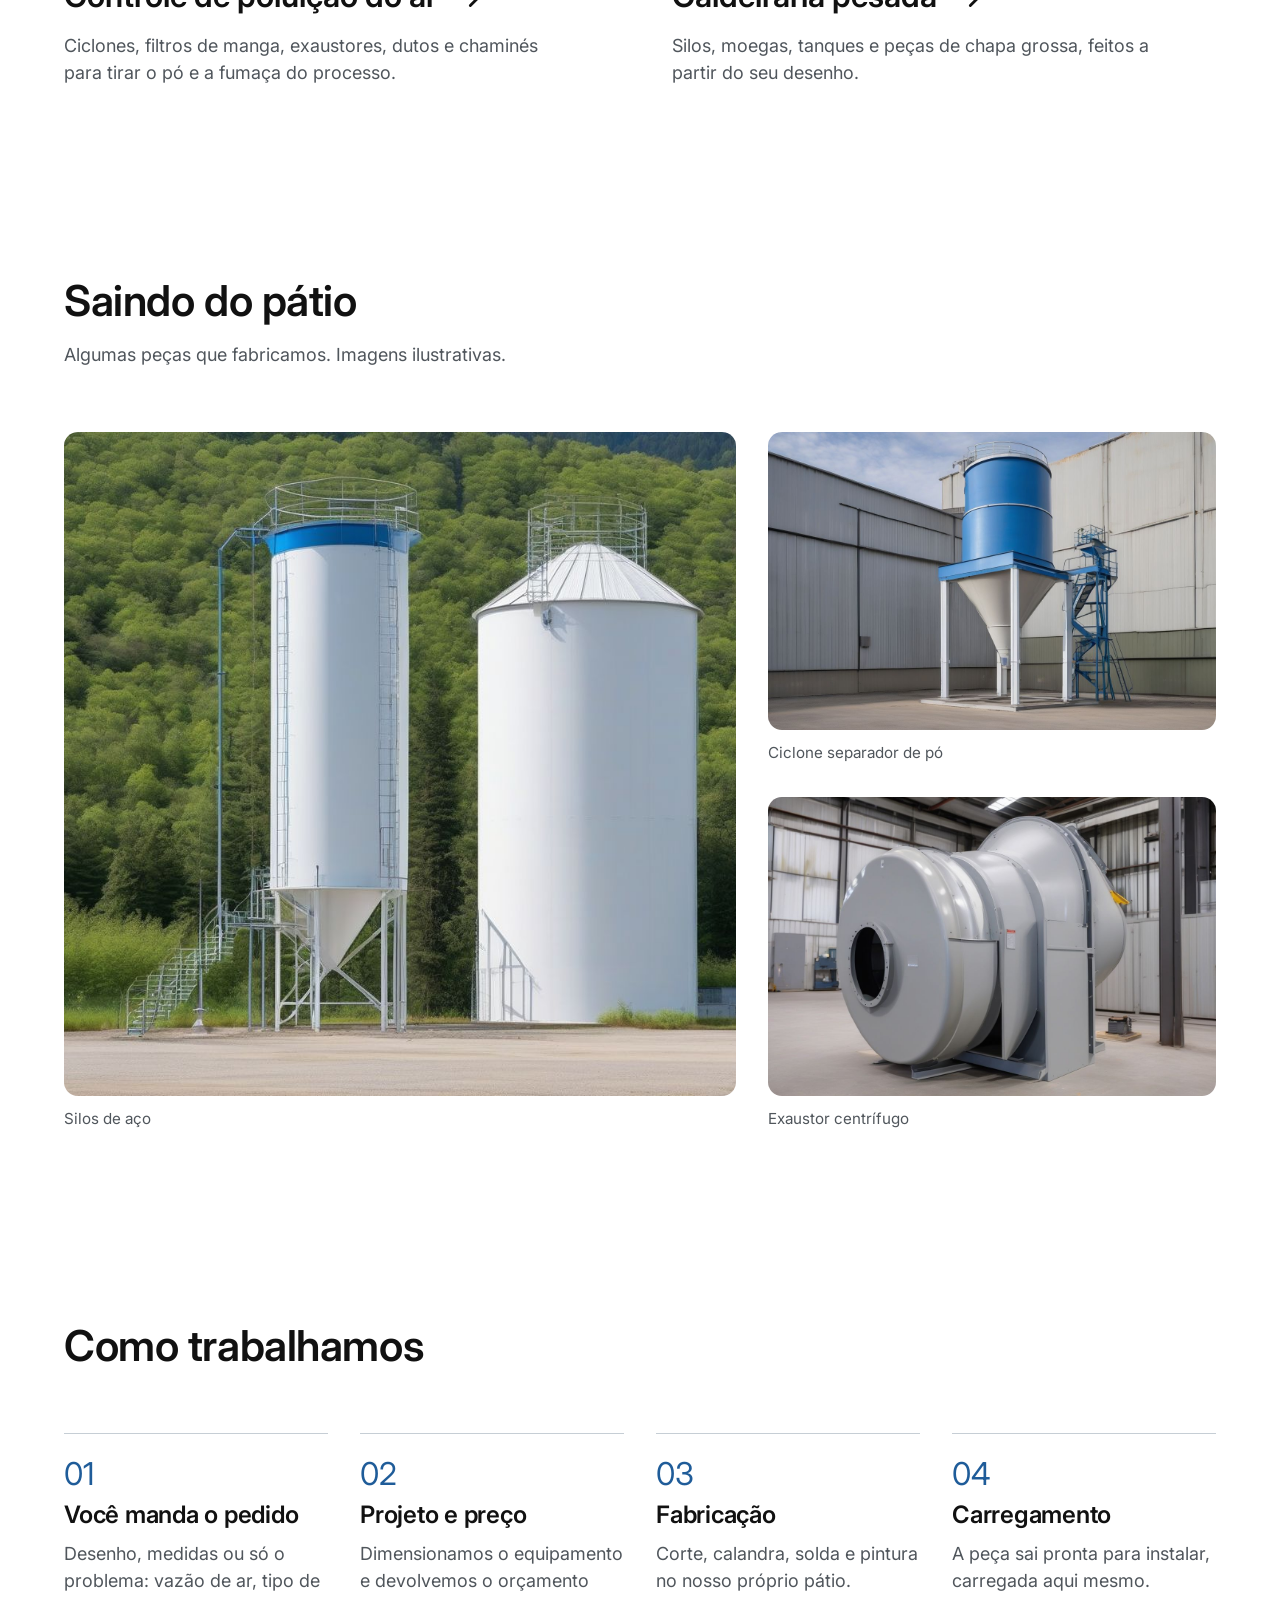
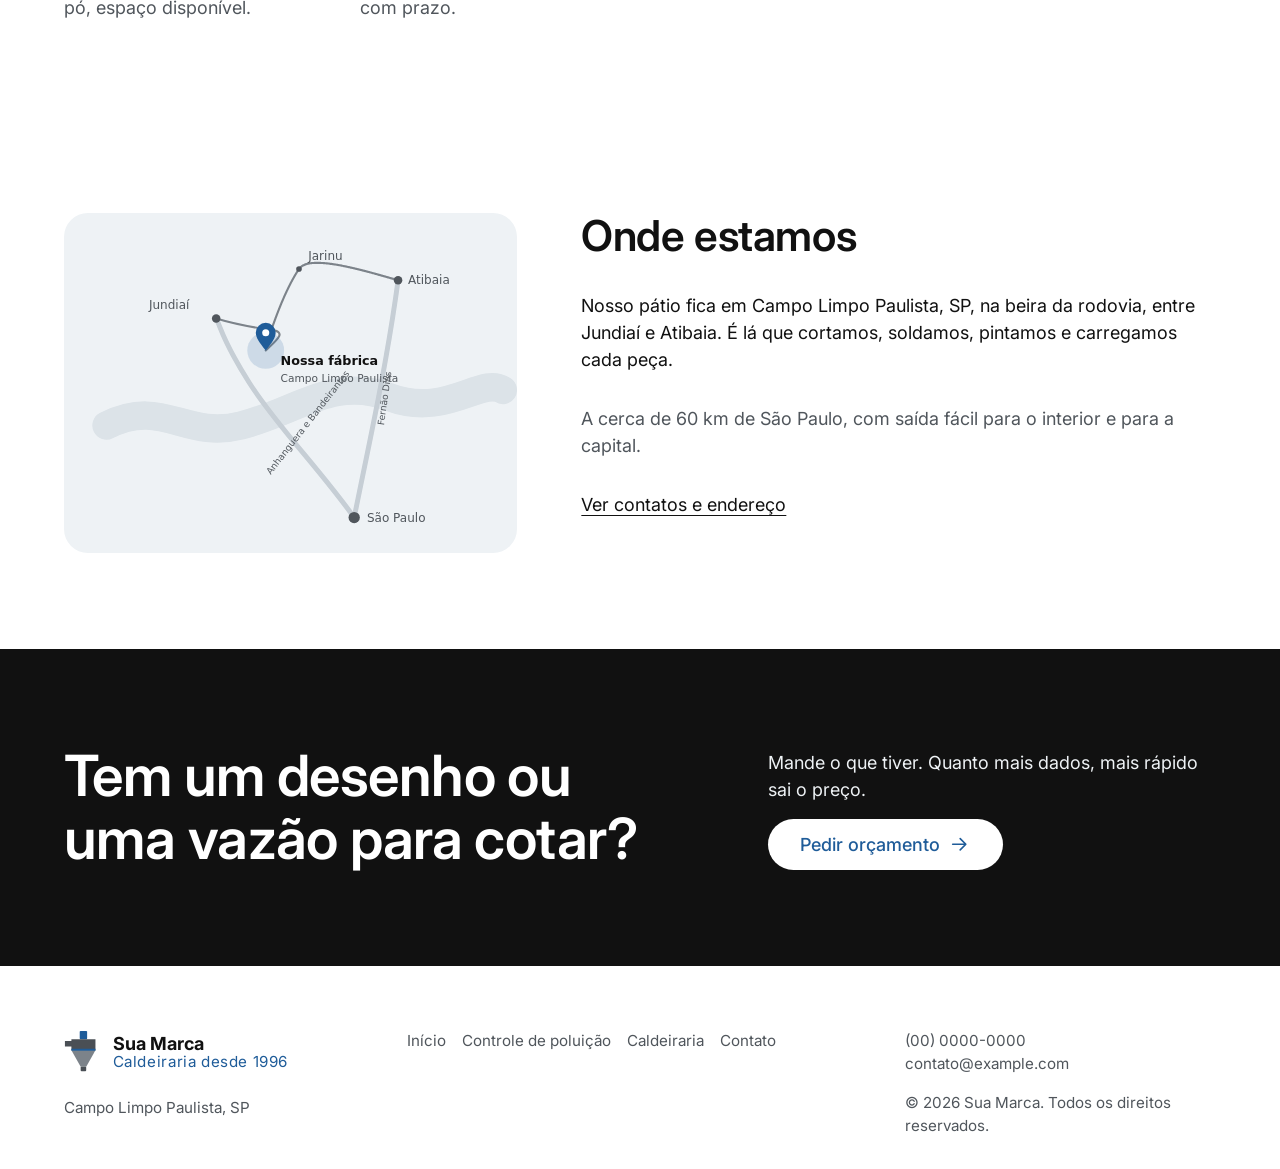
==== commit 789ed621: "Imagens coerentes com os equipamentos, aplicações comuns e topo em tela cheia" ====
--- a/index.html
+++ b/index.html
@@ -63,8 +63,8 @@
   <section class="section section--services" id="linhas" aria-labelledby="linhas-title" data-layout="services-open-columns">
     <div class="container stack--xl">
       <div class="linhas__intro stack reveal">
-        <h2 id="linhas-title">Duas frentes, um pátio só</h2>
-        <p class="lead">Do projeto à pintura, tudo sai daqui.</p>
+        <h2 id="linhas-title">O que fazemos</h2>
+        <p class="lead">Controle de poluição do ar e caldeiraria pesada, do projeto à pintura.</p>
       </div>
       <ul class="linhas">
         <li class="linha reveal">
@@ -91,9 +91,9 @@
         <p class="muted">Algumas peças que fabricamos. Imagens ilustrativas.</p>
       </div>
       <div class="galeria__grid">
-        <figure class="galeria__item galeria__item--grande reveal"><img src="assets/patio.jpg" alt="Vista do alto de um pátio industrial com silos, dutos e tanques prontos, cercado de mata" width="1216" height="832" loading="lazy" decoding="async"><figcaption>Pátio de montagem e expedição</figcaption></figure>
+        <figure class="galeria__item galeria__item--grande reveal"><img src="assets/silo.jpg" alt="Dois silos brancos de aço, um com fundo em cone sobre pernas e escada, com mata ao fundo" width="1216" height="832" loading="lazy" decoding="async"><figcaption>Silos de aço</figcaption></figure>
         <figure class="galeria__item reveal"><img src="assets/ciclone.jpg" alt="Ciclone azul com fundo em cone sobre estrutura de aço e escada, ao lado de um galpão" width="1216" height="832" loading="lazy" decoding="async"><figcaption>Ciclone separador de pó</figcaption></figure>
-        <figure class="galeria__item reveal"><img src="assets/exaustor.jpg" alt="Exaustor industrial cinza com o rotor aparente, sobre base de aço num galpão" width="1216" height="832" loading="lazy" decoding="async"><figcaption>Exaustor centrífugo</figcaption></figure>
+        <figure class="galeria__item reveal"><img src="assets/exaustor.jpg" alt="Exaustor centrífugo cinza com carcaça em caracol e entrada de ar lateral, sobre base de aço num galpão" width="1216" height="832" loading="lazy" decoding="async"><figcaption>Exaustor centrífugo</figcaption></figure>
       </div>
     </div>
   </section>
--- a/css/site.css
+++ b/css/site.css
@@ -22,7 +22,7 @@
 /* hero: video da fabrica ocupando a secao inteira, texto claro sobre um veu escuro */
 .hero--video {
   position: relative; overflow: hidden; isolation: isolate;
-  min-height: clamp(32rem, 84svh, 48rem);
+  min-height: max(32rem, calc(100svh - 5rem));
   display: grid; align-items: center;
   padding-block: var(--space-8);
   background: var(--color-text);
@@ -32,7 +32,6 @@
    cima do video. O botao some e o js/hero.js troca o video pelo webp animado. */
 .hero__video::-webkit-media-controls,
 .hero__video::-webkit-media-controls-start-playback-button { display: none !important; -webkit-appearance: none; }
-@media (max-width: 47.99em) { .hero--video { min-height: max(32rem, calc(100svh - 5rem)); } }
 .hero__veu { position: absolute; inset: 0; z-index: -1; background: color-mix(in srgb, var(--color-text) 58%, transparent); }
 .hero__grid { width: min(100% - 2 * var(--gutter), var(--container)); margin-inline: auto; }
 .hero__text { max-width: 44rem; color: var(--color-bg); }
@@ -125,6 +124,13 @@
 .lista li { display: grid; grid-template-columns: 1.5rem 1fr; }
 .lista li::before { content: ""; width: 0.5rem; height: 0.5rem; margin-top: 0.55em; border-radius: var(--radius-pill); background: var(--color-accent); }
 
+/* aplicacoes: quatro colunas abertas com um fio em cima */
+.aplic { display: grid; gap: var(--space-6); }
+.aplic li { display: grid; gap: var(--space-2); align-content: start; padding-top: var(--space-4); border-top: 1px solid var(--color-rule); }
+.aplic p { color: var(--color-muted); }
+@media (min-width: 40em) { .aplic { grid-template-columns: repeat(2, minmax(0, 1fr)); } }
+@media (min-width: 64em) { .aplic { grid-template-columns: repeat(4, minmax(0, 1fr)); } }
+
 /* location: location-split-map */
 .mapa img { width: 100%; border-radius: var(--radius-lg); }
 .mapa { margin: 0; }
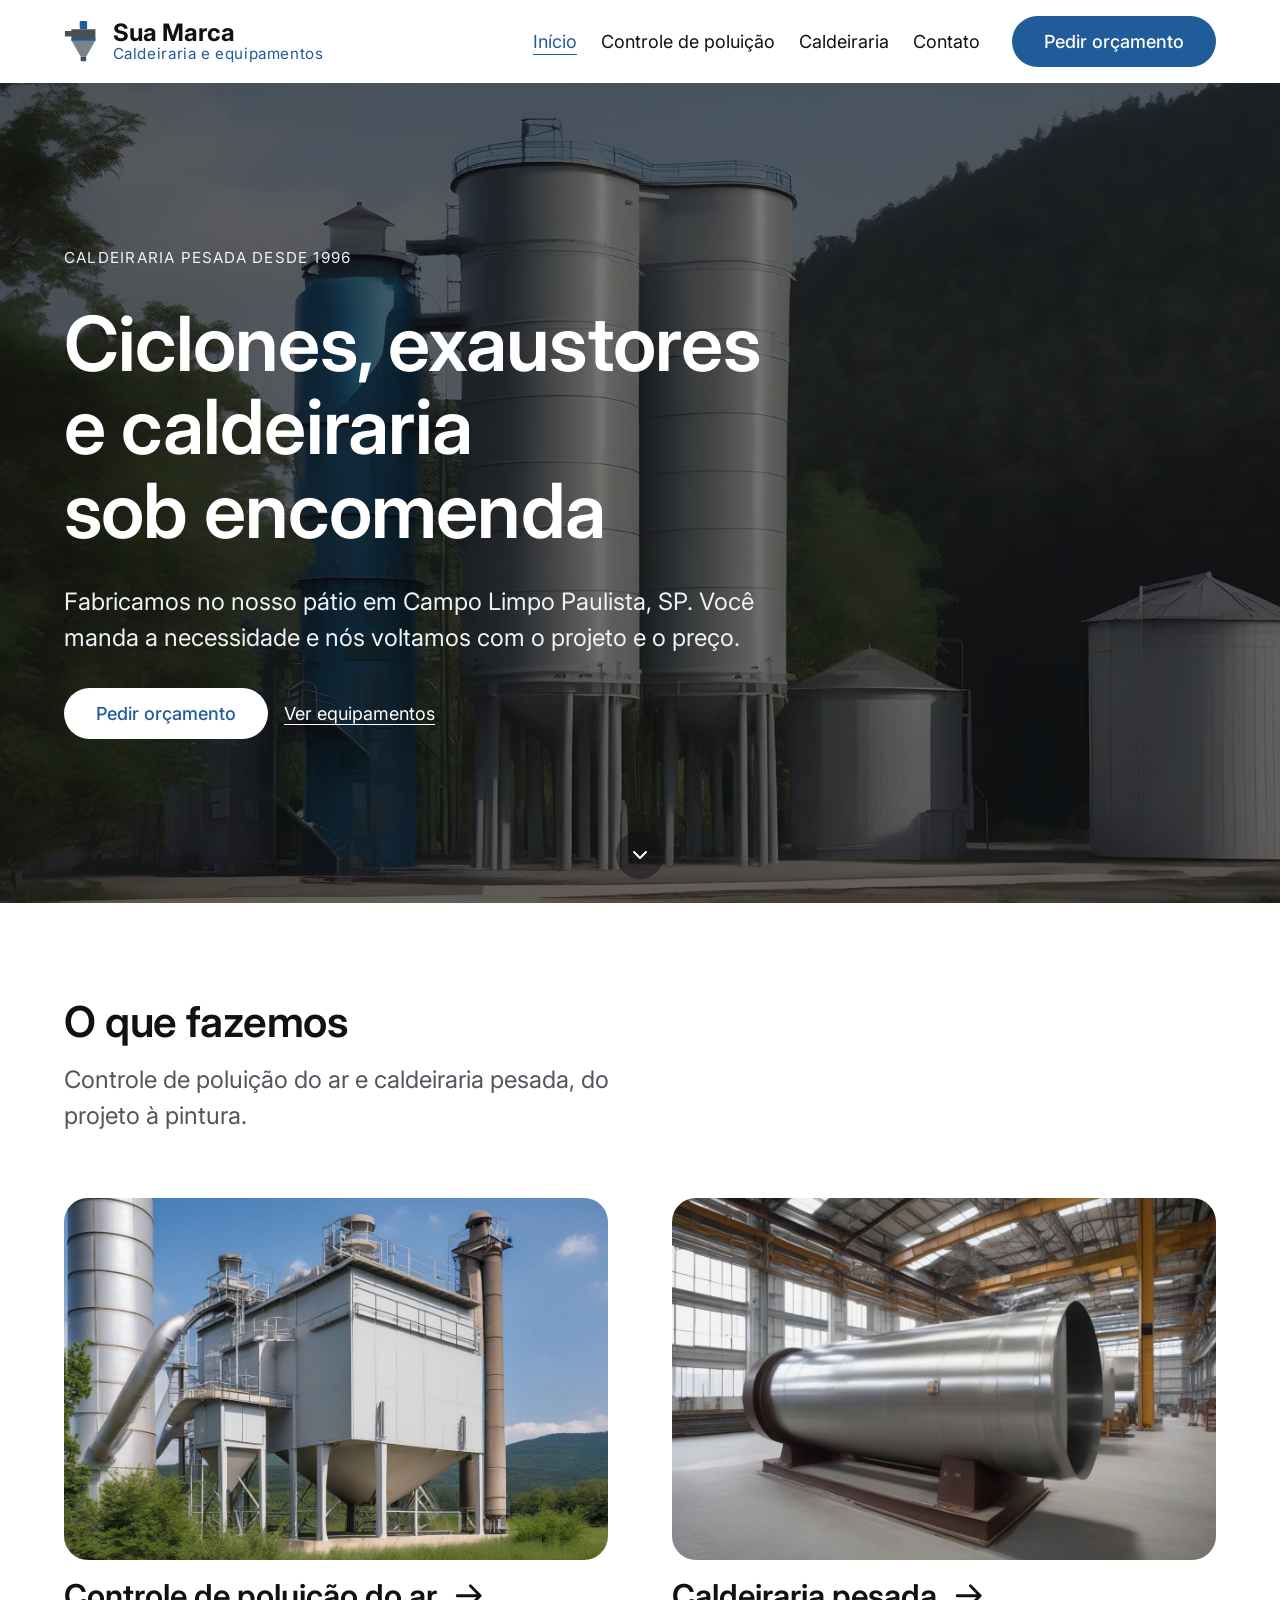
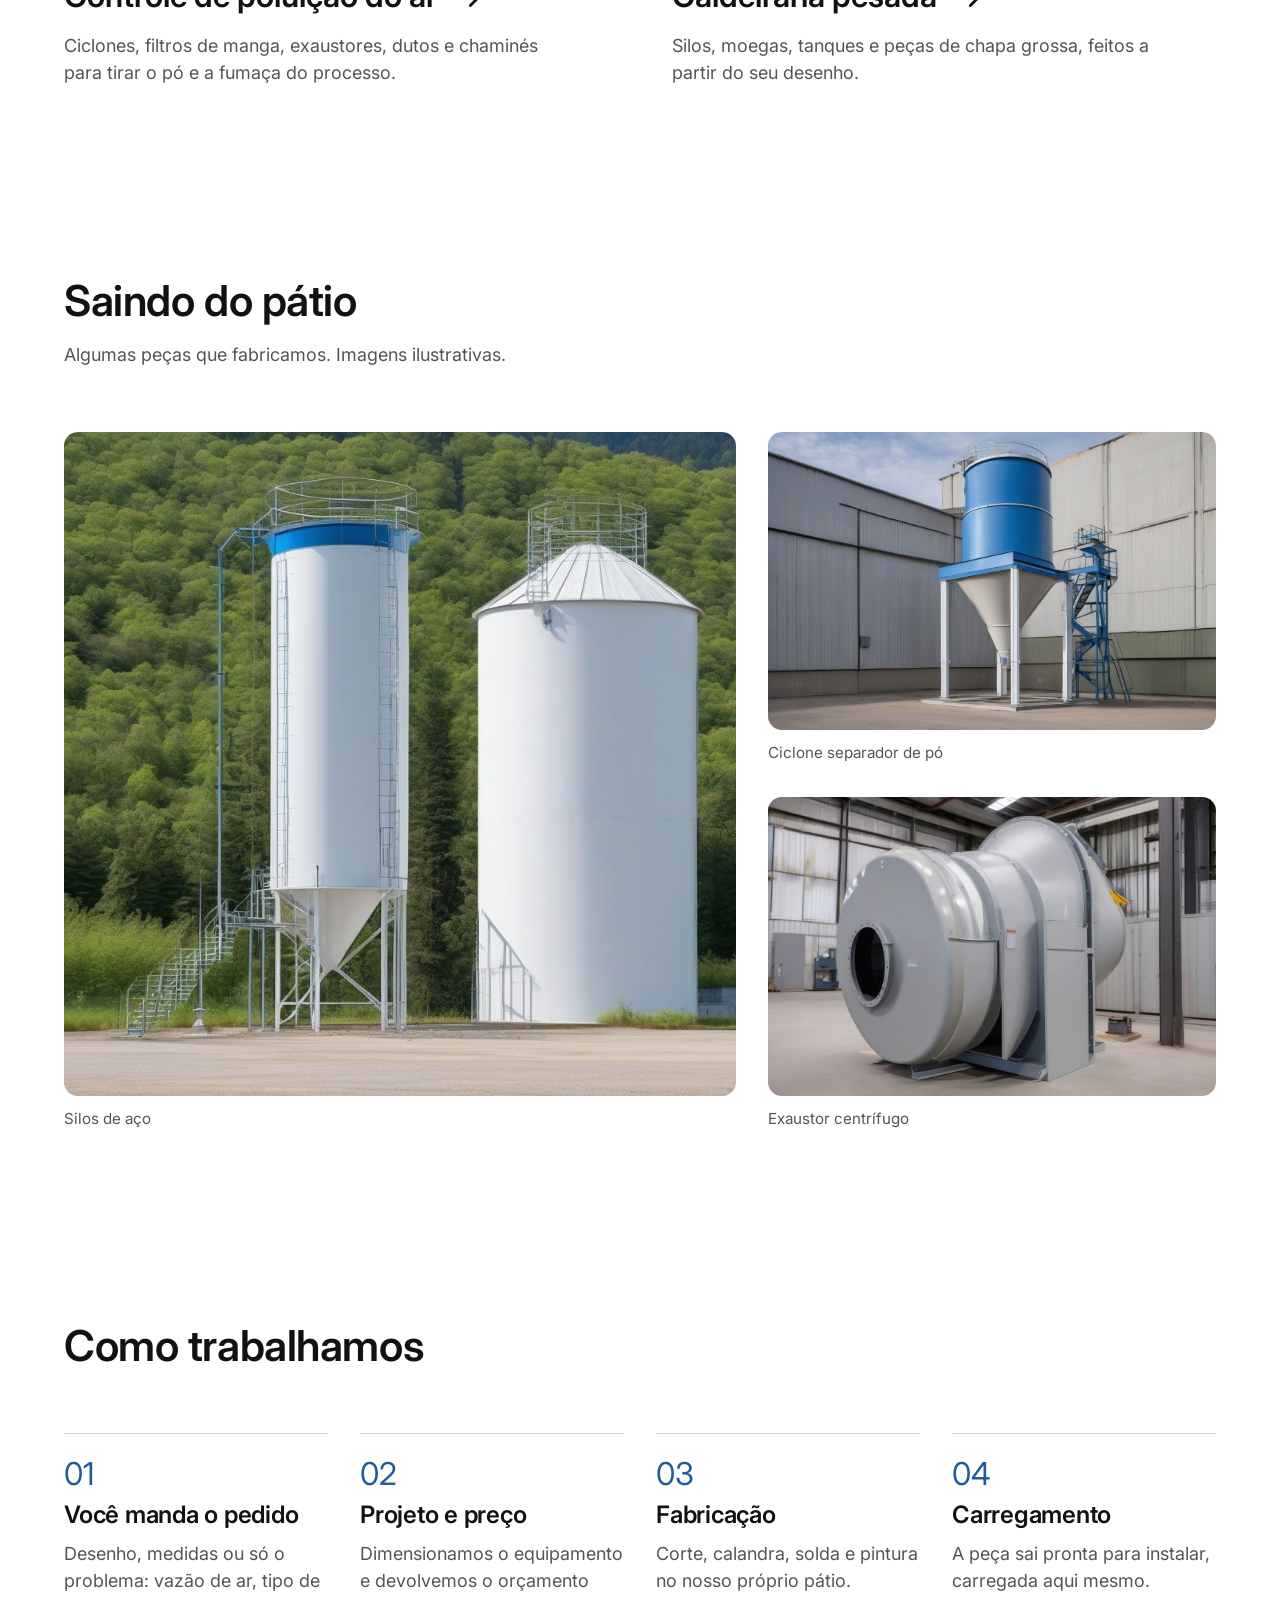
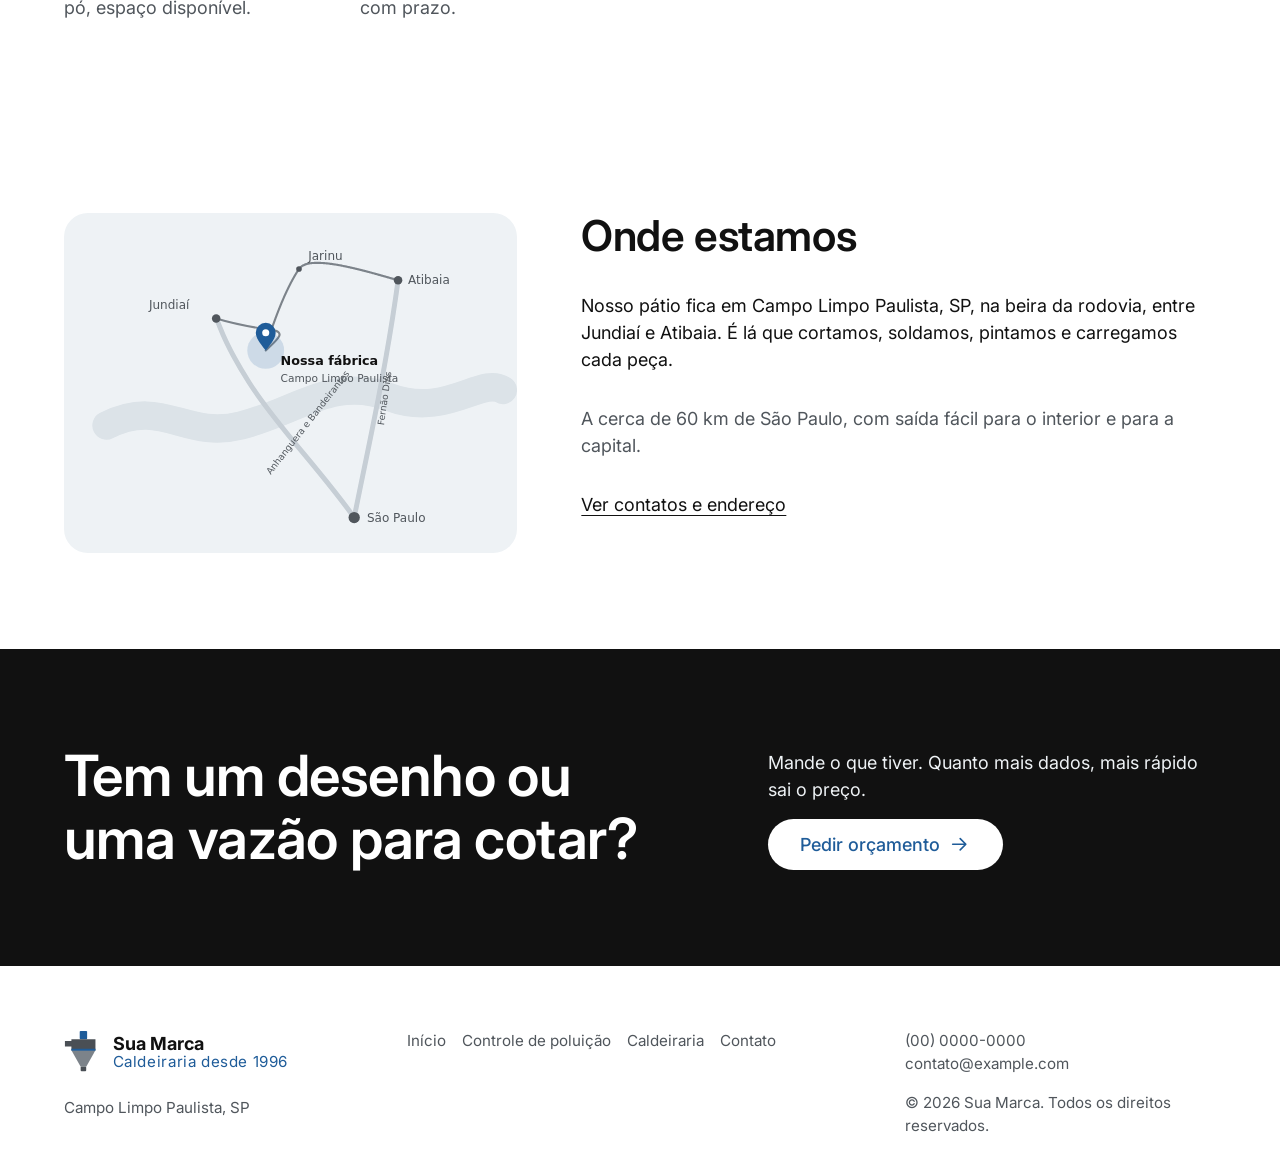
==== commit 0c2e7fcb: "Transições: fade ao rolar em sequência, entrada do topo e fade entre páginas" ====
--- a/index.html
+++ b/index.html
@@ -23,6 +23,7 @@
 <link rel="stylesheet" href="css/site.css">
 <script type="application/ld+json">{"@context": "https://schema.org", "@type": "LocalBusiness", "name": "Sua Marca", "description": "Caldeiraria pesada e equipamentos de controle de poluição do ar: ciclones, filtros de manga, exaustores, dutos, chaminés, silos, moegas e tanques.", "url": "https://lugusofficial.github.io/caldeiraria-campo-limpo-paulista/", "telephone": "+0000000000", "email": "contato@example.com", "foundingDate": "1996", "image": "https://lugusofficial.github.io/caldeiraria-campo-limpo-paulista/assets/og-image.jpg", "logo": "https://lugusofficial.github.io/caldeiraria-campo-limpo-paulista/assets/logo-simbolo.svg", "address": {"@type": "PostalAddress", "addressLocality": "Campo Limpo Paulista", "addressRegion": "SP", "addressCountry": "BR"}, "knowsAbout": ["Caldeiraria pesada", "Ciclones", "Filtros de manga", "Exaustores industriais", "Dutos e chaminés", "Silos", "Moegas", "Tanques"]}</script>
 <script src="js/main.js" defer></script>
+<script src="js/transicoes.js" defer></script>
 <script src="js/hero.js" defer></script>
 </head>
 <body>
--- a/css/site.css
+++ b/css/site.css
@@ -176,12 +176,19 @@
 .btn .icon { transition: transform 200ms ease; }
 .btn:hover .icon { transform: translateX(var(--space-1)); }
 
-/* Movimento: um unico bloco de keyframes. Reveal no scroll (so CSS, so onde ha
-   suporte) e a seta do heroi descendo; nada disso roda com movimento reduzido. */
+/* Movimento: um unico bloco de keyframes (surgir). A pagina entra com fade, o texto do heroi
+   sobe em sequencia, cada bloco .reveal aparece ao rolar (js/transicoes.js marca e escalona) e
+   a pagina some com fade antes de abrir outra. Nada disso roda com movimento reduzido. */
 @keyframes surgir { from { opacity: 0; transform: translateY(var(--desloca, var(--space-6))); } }
+.btn:hover { transform: translateY(-2px); }
 @media (prefers-reduced-motion: no-preference) {
+  body { --desloca: 0px; animation: surgir 450ms ease-out both; transition: opacity 240ms ease; }
+  body.is-saindo { opacity: 0; }
+  .hero__text > *, .topo__texto > *, .topo__foto { --desloca: var(--space-5); animation: surgir 900ms cubic-bezier(.2, .8, .2, 1) both; }
+  .hero__text > :nth-child(2), .topo__texto > :nth-child(2) { animation-delay: 120ms; }
+  .hero__text > :nth-child(3), .topo__texto > :nth-child(3) { animation-delay: 240ms; }
+  .hero__text > :nth-child(4), .topo__foto { animation-delay: 360ms; }
   .hero__seta svg { --desloca: calc(-1 * var(--space-3)); animation: surgir 1.8s ease-out infinite; }
-  @supports (animation-timeline: view()) {
-    .reveal { animation: surgir linear both; animation-timeline: view(); animation-range: entry 0% entry 35%; }
-  }
+  .js-reveal [data-reveal] { opacity: 0; transform: translateY(var(--space-6)); transition: opacity 800ms ease, transform 800ms cubic-bezier(.2, .8, .2, 1); }
+  .js-reveal [data-reveal].is-visible { opacity: 1; transform: none; }
 }
